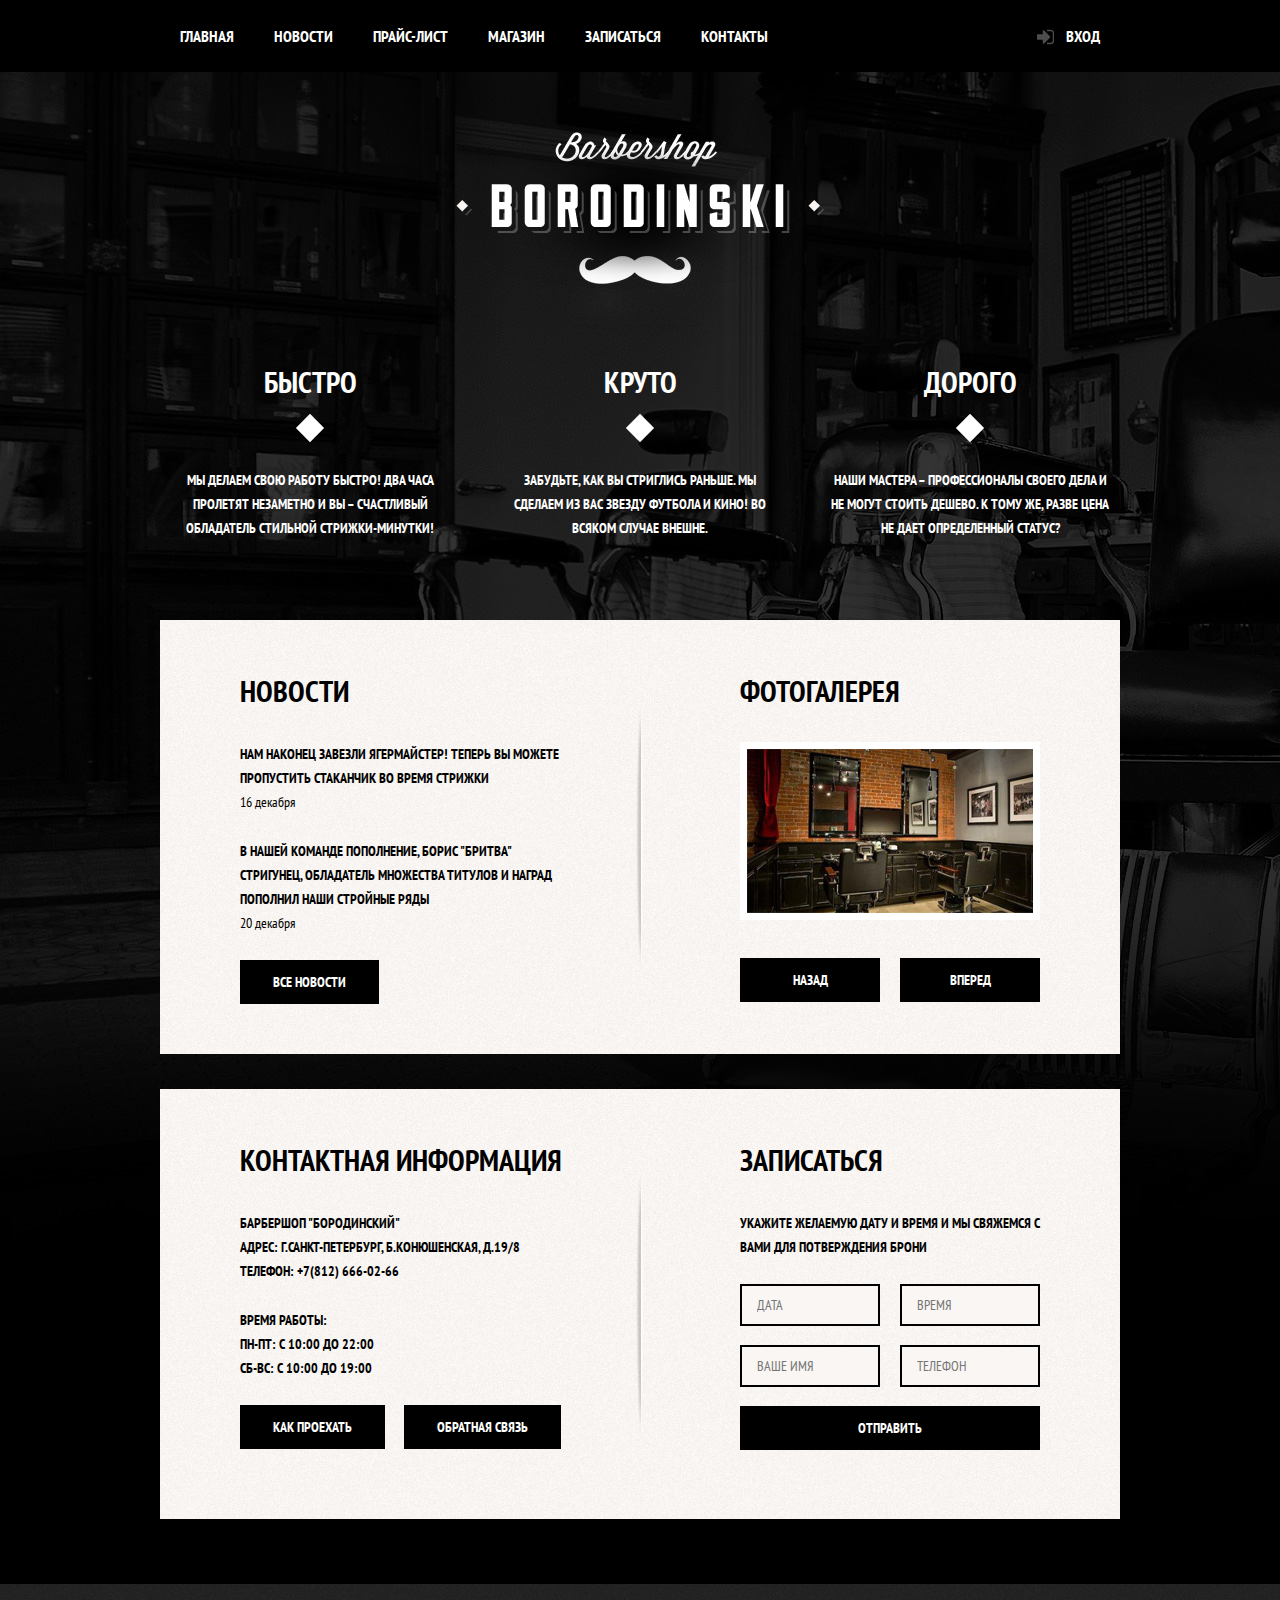
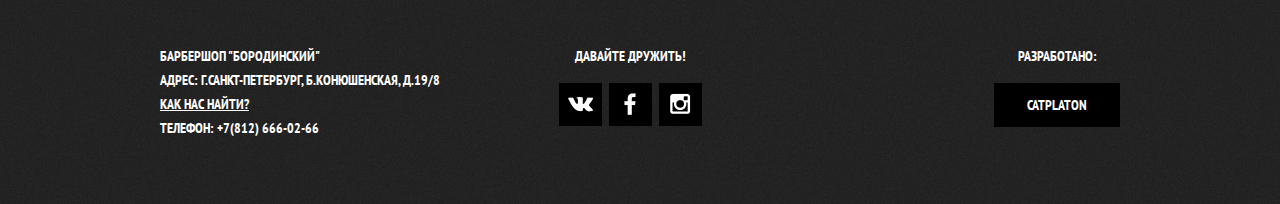
==== index.html @ 95bd35a0 "barbershop" ====
<!DOCTYPE html>
<html>
<head>
	<meta charset="utf-8">
	<title><Барбершоп "Бородинский"</title>
	<link rel="stylesheet" type="text/css" href="normalize.css">
	<link rel="stylesheet" type="text/css" href="style.css">
</head>
<body>
	<header class="main-header">
	<div class="container clearfix">
	<nav class="main-navigation">
		<ul>
			<li>
				<a href="index.html">Главная</a>
			</li>
			
			<li>
				<a href="#">Новости</a>
			</li>
			<li>
				<a href="#">Прайс-лист</a>
			</li>
			<li>
				<a href="#">Магазин</a>
			</li>
			<li>
				<a href="">Записаться</a>
			</li>
			<li>
				<a href="#">Контакты</a>
			</li>
		</ul>
	</nav>
	<div class="user-block">
		<a class="login" href="#">Вход</a>
	</div>
	</div>
	</header>
	<main class="container">
		<div class="index-logo">
		<img src="img/BORODINSKI Logo.png" width="368" height="204" alt="Барбершоп Бородинский">
		</div>
		<section class="features clearfix">
			<div class="features-item">
				<b class="features-name">Быстро</b>
				<p>Мы делаем свою работу быстро! Два часа пролетят незаметно и вы – счастливый обладатель стильной стрижки-минутки!</p>
			</div>
			<div class="features-item">
				<b class="features-name">Круто</b>
				<p>Забудьте, как вы стриглись раньше. Мы сделаем из вас звезду футбола и кино! Во всяком случае внешне.</p>
			</div>
			<div class="features-item">
				<b class="features-name">Дорого</b>
				<p>Наши мастера – профессионалы своего дела и не могут стоить дешево. К тому же, разве цена не дает определенный статус?</p>
			</div>
			</section>
			<div class="index-content clearfix">
			<div class="index-content-left">
			<h2 class="index-content-title">Новости</h2>
			<ul class="new-preview">
				<li>
					<p>Нам наконец завезли Ягермайстер! Теперь вы можете пропустить стаканчик во время стрижки</p>
					<time datetime="16-12-2016">16 декабря</time>
				</li>
					<li>
					<p>В нашей команде пополнение, Борис "Бритва" Стригунец, Обладатель множества титулов и наград пополнил наши стройные ряды</p>
					<time datetime="20-12-2016">20 декабря</time>
				</li>
			</ul>
			<a class="bth" href="#">Все новости</a>
			</div>
			<div class="index-content-right">
			<h2 class="index-content-title">Фотогалерея</h2>
			<div class="gallery">
			<figure class="gallery-content">
			<img src="img/foto1.jpg" width="286" height="164" alt="Фотогалерея">
			</figure>
				<button class="bth gallery-prev">Назад</button>
				<button class="bth gallery-next">Вперед</button>
			</div>
			</div>
			</div>
			<div class="index-content clearfix">
			<div class="index-content-left">
			<h2 class="index-content-title">Контактная информация</h2>
			<p>Барбершоп "Бородинский"<br>
			   Адрес: г.Санкт-Петербург, Б.Конюшенская, д.19/8<br>
			   Телефон: +7(812) 666-02-66
			</p>
			<p>Время работы:<br>
			пн-пт: с 10:00 до 22:00<br>
			сб-вс: с 10:00 до 19:00
			</p>
			<a class="bth" href="#">Как проехать</a>
			<a class="bth" href="#">Обратная связь</a>
			</div>
			<div class="index-content-right">
			<h2 class="index-content-title">Записаться</h2>
			<p>Укажите желаемую дату и время и мы свяжемся с вами для потверждения брони</p>
			<FORM class="appointment-form" action="ttps://echo.htmlacalemy.ru" method="post" >
				<input type="text" name="data" value="" placeholder="Дата">
				<input type="text" name="time" value="" placeholder="Время">
				<input type="text" name="name" value="" placeholder="Ваше имя">
				<input type="text" name="phone" value="" placeholder="Телефон">
				<button class="bth" type="submit">Отправить</button>
			</FORM>
			</div>
			</div>
	</main>
	<footer class="main-footer">
	<div class="container">
	<section class="footer-contacts">
	Барбершоп "Бородинский"<br>
	Адрес: г.Санкт-Петербург, Б.Конюшенская, д.19/8<br>
	<a href="#">Как нас найти?</a><br>
	Телефон: +7(812) 666-02-66
	</section>
	<section class="footer-social">
	<p>Давайте дружить!</p>
	<a class="social-bth social-bth-vk" href="#">Вконтакте</a>
	<a class="social-bth social-bth-fb" href="#">Фейсбук</a>
	<a class="social-bth social-bth-inst" href="#">Инстаграм</a>
	</section>
	<section class="footer-copyright">
	<p>Разработано:</p>
	<a class="bth" href="https://stepan313.github.io/CatPlaton/">CatPlaton</a>
	</div>	
	</footer>
</body>
</html>
---- style.css ----
@import url('https://fonts.googleapis.com/css?family=PT+Sans+Narrow:400,700');
body{
background: black url(img/index-barbershop.jpg) no-repeat /*center top*/ ;
margin: 0;
padding: 0;
min-width: 960px;
font-weight: 700;
font-size: 14px;
line-height: 24px;
font-family: "PT Sans Narrow", "Arial", sans-serif;
text-transform: uppercase;
color: #ffffff;
}

.main-header{
	/*position: fixed;
	top: 0;
	left: 0;
	right: 0;*/
	min-height: 72px;
	background: #000000;
	color: #ffffff;
	margin-bottom: 60px; 
	

}
.container{
width: 960px;
padding: 0 10px;
margin: 0 auto;

background: #00000;

}
.main-navigation{
	float: left;
	width: 780px;
}
.main-navigation a{
	display: block;
	padding: 26px 20px;
	color: #ffffff;
	text-decoration: none;

}
.main-navigation a:hover{
	background:#242424;
}

.main-navigation ul{
	margin: 0;
	padding: 0;
	list-style: none;
	font-size: 0;
}
.main-navigation li{
	display: inline-block;
	vertical-align: top;
	font-size:16px;
	line-height: 20px;
}

.user-block{
	float: right;
	max-width: 140px;
}
.login{
	position:relative;
	display: inline-block;
	vertical-align: top;
	font-size:16px;
	line-height: 20px;
	color: #ffffff;
	text-decoration: none;
	padding: 26px 20px;
	padding-left: 50px;
}
.login:hover{
	background: #242424;

}
.login:before{
	content: "";
	position:absolute;
	top: 29px;
	left: 20px;
	width: 18px;
	height: 18px;
	background: transparent url("img/sprite.png") no-repeat;
	background-position: -32px 0px; 
	opacity: 0.3;
}
.login:hover::before{
	opacity: 1;
	
}
.clearfix::after {
	display: table;
	content: "";
	clear: both;
}
.index-logo{
	width: 368px;
	height: 204px;
	margin: 0 auto;
	margin-bottom: 25px;   
	
}
.index-logo img{
	width: 368px;
	height: 204px;
}
.features{
	margin-bottom: 80px;
	
}
.features-name{
	position: relative;
	display: block;
	font-size: 30px;
	line-height: 42px;
	margin-bottom: 30px;
	padding-bottom: 35px;
}
.features-name::after{
	content:"";
	position: absolute;
	left: 50%;
	bottom: 0;
	margin-left: -10px;
	display: block;
	width: 20px;
	height: 20px;
	background: #ffffff;
	transform: rotate(45deg);
}
.features-item{
	float: left;
	width: 300px;
	padding: 0;
	margin-right: 30px;
	min-height: 175px;
	text-align: center;
}
.features-item:last-child{
	margin-right: 0;
}
.features-item p{
	margin: 10px;
	margin-bottom: 0;
}
.index-content{
	padding: 50px 80px;
	margin-bottom: 35px; 
	background: url(img/whiteCenter.png) no-repeat center,
	 #f8f5f2 url(img/white.jpg) ;
	color: #000000;
}
.index-content-title{
	font-size: 30px;
	line-height: 42px;
	margin: 0;
	margin-bottom: 30px;
}
.index-content p{
	margin: 0;
	margin-bottom: 25px;
}
.new-preview{
	margin: 0;
	padding: 0;
	padding-right: 45px;
	list-style: none;
}
.new-preview li{
	margin-bottom: 25px;
}
.new-preview p{
	margin-bottom: 0;
}
.new-preview time{
	text-transform: none;
	font-weight: 400;
}
.bth{
	display: inline-block;
	margin-right: 16px;
	padding: 10px 33px;
	color: #ffffff;
	background: #000000;
	color: #ffffff;
	border: none;
	outline: none;
	cursor: pointer;
	font-weight: 700;
	font-size: 14px;
	line-height: 24px;
	font-family: "PT Sans Narrow", "Arial", sans-serif;
	text-transform: uppercase;
	text-decoration: none;
	vertical-align: top;
	text-align: center;	
}
.bth:hover,
.bth:active{
	background-color: #663d15;
}
.bth.disabled,
.bth.disabled{
	cursor: default;
	opacity: 0.5;
}
.bth.disabled:hover,
.bth:disabled:hover{
	background-color: #000000;
}
.gallery{
	position: relative;
	height: 260px;
}
.gallery-content{
	margin: 0;
	height: 164px;
	background-color: #cccccc;
	border: 7px solid #ffffff;
}
.gallery-content img{
	width: 286px;
	height: 164px;
}
.gallery .bth{
	position: absolute;
	bottom: 0;
	width: 140px;
	margin:0;
}
.gallery-prev{
	left: 0;
}
.gallery-next{
	right: 0;
}
.index-content-left{
	float: left;
	width: 380px;
	min-height: 330px;
}
.index-content-right{
	float: right;
	width: 300px;

	min-height: 330px;
}
.appointment-form input{
	float: left;
	width: 106px;
	margin-right: 20px;
	margin-bottom: 19px;
	padding: 7px 15px;
	background-color: #f9f6f3;
	border: 2px solid #000000;
	outline: none;
	font-size: 14px;
	line-height: 24px;
	font-family: "PT Sans Narrow", "Arial", sans-serif;
	text-transform: uppercase;
}
.appointment-form input:nth-child(2n){
	margin-right: 0;
}
.appointment-form .bth{
	clear: both;
	width: 100%;
}
.appointment-form input:focus{
	border: 2px solid #663d15;
}
.main-footer{
	margin-top: 65px;
	padding-top: 60px;
	padding-bottom: 40px;
	color: #ffffff;
	min-height: 120px;
	background: #252525 url(img/footer.jpg);
}

.footer-contacts{
	float: left;
	width: 320px;
	margin-right: 60px;
	min-height: 90px;
}
.footer-contacts a{
	color: #ffffff;
}
.footer-contacts a:hover{
	text-decoration: none;
}
.footer-social{
	float: left;
	width: 180px;
	text-align: center;
	min-height: 90px;
}
.footer-social p{
	margin: 0;
	margin-bottom: 15px;
}
.social-bth{
	display: inline-block;
	width: 43px;
	height: 43px;
	margin: 0 2px;
	font-size: 0;
	vertical-align: top;
	text-decoration: none;
	background: #000000 url("img/sprite.png") no-repeat;
	transition: 
	background-position 0.5s,
	background-color 0.5s;
}
.social-bth:hover{
	background-color: #ffffff;
}
.social-bth-vk{
	background-position: -99px 12px;
}
.social-bth-fb{
	background-position: -141px 8px;
}
.social-bth-inst{
	background-position: -178px 10px;
}
.social-bth-vk:hover{
	background-position: -102px -40px;
}
.social-bth-fb:hover{
	background-position: -140px -38px;
}
.social-bth-inst:hover{
	background-position: -178px -38px;
}
.footer-copyright{
	float: right;
	max-width: 180px;
    min-height: 90px;
}
.footer-copyright p{
	margin: 0;
	margin-bottom: 15px;
	text-align: center;
}
.footer-copyright .bth{
	margin-right: 0;
}
.footer-copyright .bth:hover{
	color: #000000;
	background: #ffffff;
}
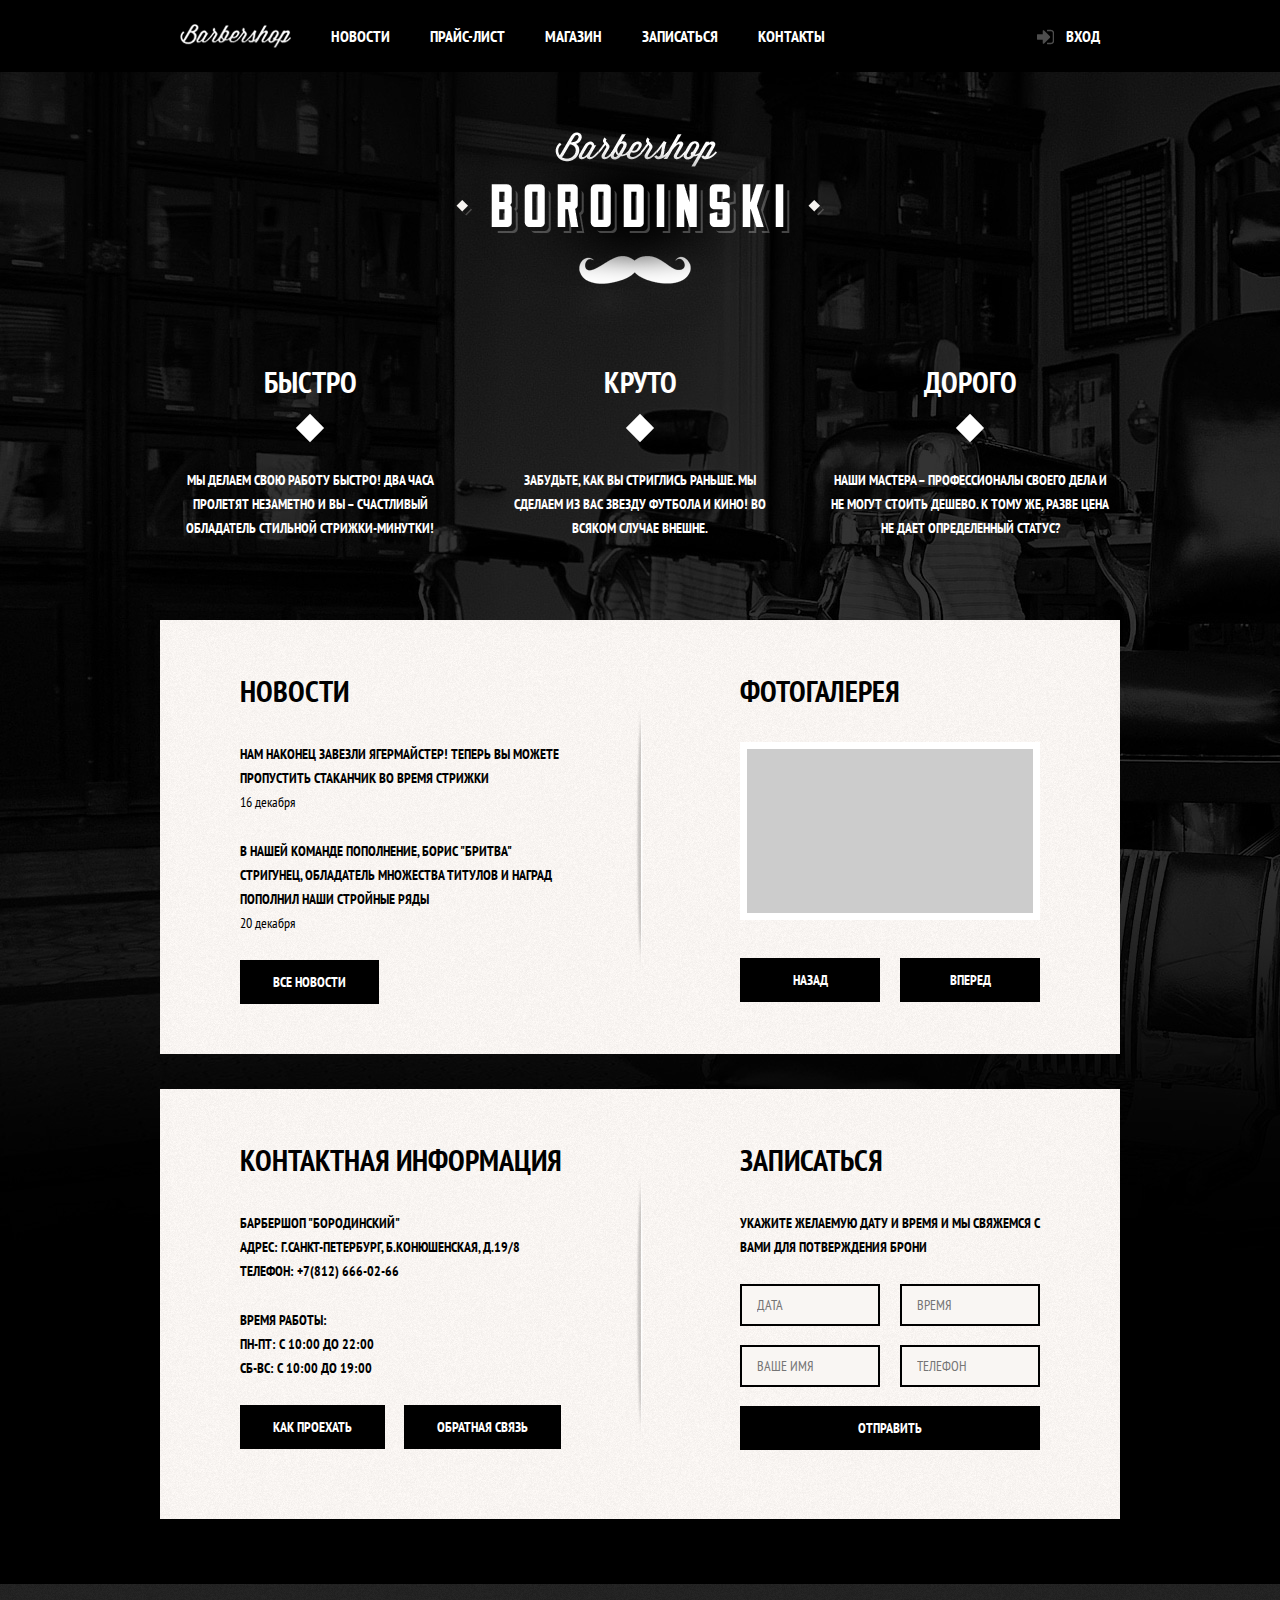
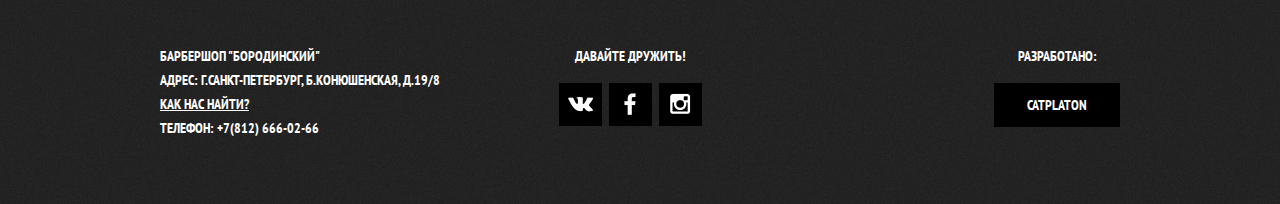
==== commit 853f87d6: "Add files via upload" ====
--- a/index.html
+++ b/index.html
@@ -1,131 +1,171 @@
-<!DOCTYPE html>
-<html>
-<head>
-	<meta charset="utf-8">
-	<title><Барбершоп "Бородинский"</title>
-	<link rel="stylesheet" type="text/css" href="normalize.css">
-	<link rel="stylesheet" type="text/css" href="style.css">
-</head>
-<body>
-	<header class="main-header">
-	<div class="container clearfix">
-	<nav class="main-navigation">
-		<ul>
-			<li>
-				<a href="index.html">Главная</a>
-			</li>
-			
-			<li>
-				<a href="#">Новости</a>
-			</li>
-			<li>
-				<a href="#">Прайс-лист</a>
-			</li>
-			<li>
-				<a href="#">Магазин</a>
-			</li>
-			<li>
-				<a href="">Записаться</a>
-			</li>
-			<li>
-				<a href="#">Контакты</a>
-			</li>
-		</ul>
-	</nav>
-	<div class="user-block">
-		<a class="login" href="#">Вход</a>
-	</div>
-	</div>
-	</header>
-	<main class="container">
-		<div class="index-logo">
-		<img src="img/BORODINSKI Logo.png" width="368" height="204" alt="Барбершоп Бородинский">
-		</div>
-		<section class="features clearfix">
-			<div class="features-item">
-				<b class="features-name">Быстро</b>
-				<p>Мы делаем свою работу быстро! Два часа пролетят незаметно и вы – счастливый обладатель стильной стрижки-минутки!</p>
-			</div>
-			<div class="features-item">
-				<b class="features-name">Круто</b>
-				<p>Забудьте, как вы стриглись раньше. Мы сделаем из вас звезду футбола и кино! Во всяком случае внешне.</p>
-			</div>
-			<div class="features-item">
-				<b class="features-name">Дорого</b>
-				<p>Наши мастера – профессионалы своего дела и не могут стоить дешево. К тому же, разве цена не дает определенный статус?</p>
-			</div>
-			</section>
-			<div class="index-content clearfix">
-			<div class="index-content-left">
-			<h2 class="index-content-title">Новости</h2>
-			<ul class="new-preview">
-				<li>
-					<p>Нам наконец завезли Ягермайстер! Теперь вы можете пропустить стаканчик во время стрижки</p>
-					<time datetime="16-12-2016">16 декабря</time>
-				</li>
-					<li>
-					<p>В нашей команде пополнение, Борис "Бритва" Стригунец, Обладатель множества титулов и наград пополнил наши стройные ряды</p>
-					<time datetime="20-12-2016">20 декабря</time>
-				</li>
-			</ul>
-			<a class="bth" href="#">Все новости</a>
-			</div>
-			<div class="index-content-right">
-			<h2 class="index-content-title">Фотогалерея</h2>
-			<div class="gallery">
-			<figure class="gallery-content">
-			<img src="img/foto1.jpg" width="286" height="164" alt="Фотогалерея">
-			</figure>
-				<button class="bth gallery-prev">Назад</button>
-				<button class="bth gallery-next">Вперед</button>
-			</div>
-			</div>
-			</div>
-			<div class="index-content clearfix">
-			<div class="index-content-left">
-			<h2 class="index-content-title">Контактная информация</h2>
-			<p>Барбершоп "Бородинский"<br>
-			   Адрес: г.Санкт-Петербург, Б.Конюшенская, д.19/8<br>
-			   Телефон: +7(812) 666-02-66
-			</p>
-			<p>Время работы:<br>
-			пн-пт: с 10:00 до 22:00<br>
-			сб-вс: с 10:00 до 19:00
-			</p>
-			<a class="bth" href="#">Как проехать</a>
-			<a class="bth" href="#">Обратная связь</a>
-			</div>
-			<div class="index-content-right">
-			<h2 class="index-content-title">Записаться</h2>
-			<p>Укажите желаемую дату и время и мы свяжемся с вами для потверждения брони</p>
-			<FORM class="appointment-form" action="ttps://echo.htmlacalemy.ru" method="post" >
-				<input type="text" name="data" value="" placeholder="Дата">
-				<input type="text" name="time" value="" placeholder="Время">
-				<input type="text" name="name" value="" placeholder="Ваше имя">
-				<input type="text" name="phone" value="" placeholder="Телефон">
-				<button class="bth" type="submit">Отправить</button>
-			</FORM>
-			</div>
-			</div>
-	</main>
-	<footer class="main-footer">
-	<div class="container">
-	<section class="footer-contacts">
-	Барбершоп "Бородинский"<br>
-	Адрес: г.Санкт-Петербург, Б.Конюшенская, д.19/8<br>
-	<a href="#">Как нас найти?</a><br>
-	Телефон: +7(812) 666-02-66
-	</section>
-	<section class="footer-social">
-	<p>Давайте дружить!</p>
-	<a class="social-bth social-bth-vk" href="#">Вконтакте</a>
-	<a class="social-bth social-bth-fb" href="#">Фейсбук</a>
-	<a class="social-bth social-bth-inst" href="#">Инстаграм</a>
-	</section>
-	<section class="footer-copyright">
-	<p>Разработано:</p>
-	<a class="bth" href="https://stepan313.github.io/CatPlaton/">CatPlaton</a>
-	</div>	
-	</footer>
-</body>
+<!DOCTYPE html>
+<html>
+<head>
+	<meta charset="utf-8">
+	<title>Барбершоп "Бородинский"</title>
+	<link rel="icon" href="favicon.ico" type="x-icon">
+	<link rel="stylesheet" type="text/css" href="normalize.css">
+	<link rel="stylesheet" type="text/css" href="style.css">
+</head>
+<body>
+	<header class="main-header">
+	<div class="container clearfix">
+	<nav class="main-navigation">
+		<ul>
+			<li>
+				<a class="Logo-header" href="index.html"><img src="img/Logo-header.png" width="111" height="24" alt="Барбершоп Бородинский"></a>
+			</li>
+			
+			<li>
+				<a href="#">Новости</a>
+			</li>
+			<li>
+				<a href="price.html">Прайс-лист</a>
+			</li>
+			<li>
+				<a href="shop.html">Магазин</a>
+			</li>
+			<li>
+				<a class="linkEnroll" href="#">Записаться</a>
+			</li>
+			<li>
+				<a href="#contacts">Контакты</a>
+			</li>
+		</ul>
+	</nav>
+	<div class="user-block">
+		<a class="login" href="#">Вход</a>
+	</div>
+	</div>
+	</header>
+	<main class="container">
+		<div class="index-logo">
+		<img src="img/BORODINSKI Logo.png" width="368" height="204" alt="Барбершоп Бородинский">
+		</div>
+		<section class="features clearfix">
+			<div class="features-item">
+				<b class="features-name">Быстро</b>
+				<p>Мы делаем свою работу быстро! Два часа пролетят незаметно и вы – счастливый обладатель стильной стрижки-минутки!</p>
+			</div>
+			<div class="features-item">
+				<b class="features-name">Круто</b>
+				<p>Забудьте, как вы стриглись раньше. Мы сделаем из вас звезду футбола и кино! Во всяком случае внешне.</p>
+			</div>
+			<div class="features-item">
+				<b class="features-name">Дорого</b>
+				<p>Наши мастера – профессионалы своего дела и не могут стоить дешево. К тому же, разве цена не дает определенный статус?</p>
+			</div>
+			</section>
+			<div class="index-content clearfix">
+			<div class="index-content-left">
+			<h2 class="index-content-title">Новости</h2>
+			<ul class="new-preview">
+				<li>
+					<p>Нам наконец завезли Ягермайстер! Теперь вы можете пропустить стаканчик во время стрижки</p>
+					<time datetime="16-12-2016">16 декабря</time>
+				</li>
+					<li>
+					<p>В нашей команде пополнение, Борис "Бритва" Стригунец, Обладатель множества титулов и наград пополнил наши стройные ряды</p>
+					<time datetime="20-12-2016">20 декабря</time>
+				</li>
+			</ul>
+			<a class="bth" href="#">Все новости</a>
+			</div>
+			<div class="index-content-right">
+			<h2 class="index-content-title">Фотогалерея</h2>
+			<div class="gallery">
+			<figure class="gallery-content">
+			<img id="image" src="img/foto1.jpg" width="286" height="164" alt="Фотогалерея">
+			<img src="img/foto2.jpg" width="286" height="164" alt="Фотогалерея">
+			<img src="img/foto3.jpg" width="286" height="164" alt="Фотогалерея">
+			</figure>
+				<button class="bth gallery-prev">Назад</button>
+				<button class="bth gallery-next">Вперед</button>
+			</div>
+			</div>
+			</div>
+			<div class="index-content clearfix">
+			<div class="index-content-left">
+			<h2 class="index-content-title">Контактная информация</h2>
+			<p>Барбершоп "Бородинский"<br>
+			   Адрес: г.Санкт-Петербург, Б.Конюшенская, д.19/8<br>
+			   Телефон: +7(812) 666-02-66
+			</p>
+			<p>Время работы:<br>
+			пн-пт: с 10:00 до 22:00<br>
+			сб-вс: с 10:00 до 19:00
+			</p>
+			<a class="bth js-map" href="#">Как проехать</a>
+			<a class="bth" href="#">Обратная связь</a>
+			</div>
+			<div class="index-content-right">
+			<h2 class="index-content-title">Записаться</h2>
+			<p>Укажите желаемую дату и время и мы свяжемся с вами для потверждения брони</p>
+			<FORM class="appointment-form" action="ttps://echo.htmlacalemy.ru" method="post" >
+				<input type="text" name="data" value="" placeholder="Дата" required>
+				<input type="text" name="time" value="" placeholder="Время" required>
+				<input type="text" name="name" value="" placeholder="Ваше имя" required>
+				<input type="text" name="phone" value="" placeholder="Телефон" required>
+				<button class="bth" type="submit">Отправить</button>
+			</FORM>
+			</div>
+			</div>
+	</main>
+	<footer class="main-footer">
+	<div class="container">
+	<section class="footer-contacts" id="contacts">
+	Барбершоп "Бородинский"<br>
+	Адрес: г.Санкт-Петербург, Б.Конюшенская, д.19/8<br>
+	<a class="js-map1" href="#">Как нас найти?</a><br>
+	Телефон: +7(812) 666-02-66
+	</section>
+	<section class="footer-social">
+	<p>Давайте дружить!</p>
+	<a class="social-bth social-bth-vk" href="#">Вконтакте</a>
+	<a class="social-bth social-bth-fb" href="#">Фейсбук</a>
+	<a class="social-bth social-bth-inst" href="#">Инстаграм</a>
+	</section>
+	<section class="footer-copyright">
+	<p>Разработано:</p>
+	<a class="bth" href="https://stepan313.github.io/CatPlaton/">CatPlaton</a>
+	</div>	
+	</footer>
+	<div class="enter-login">
+		<button class="close" type="button" title="Закрыть">Закрыть</button>
+		<h2 class="enter-login-title">Личный кабинет</h2>
+		<p>Ведите свой логин и пароль.</p>
+		<form class="login-form" action="ttps://echo.htmlacalemy.ru" method="post">
+			<input class="user" type="text" name="login"  placeholder="Логин">
+			<input class="password" type="password" name="password" placeholder="Пароль">
+			<label class="login-checkbox" >
+				<input type="checkbox" name="remember">
+				<span class="checkbox-indicator"></span>
+				Запомните меня
+			</label>
+			<a class="restore" href="">Я забыл пароль!</a>
+			<button class="bth" type="submit">Войти</button>
+		</form>
+	</div>
+	<div class="map">
+		<button class="close" type="button" title="Закрыть">Закрыть</button>
+
+		<div id="yandex-map"></div>
+	</div>
+	<div class="overlay"></div>
+	<div class="Enroll">
+		<button class="close" type="button" title="Закрыть">Закрыть</button>
+			<h2 class="index-content-title">Записаться</h2>
+			<p>Укажите желаемую дату и время и мы свяжемся с вами для потверждения брони</p>
+			<FORM class="appointment-form" action="ttps://echo.htmlacalemy.ru" method="post" >
+				<input type="text" name="data" value="" placeholder="Дата" required>
+				<input type="text" name="time" value="" placeholder="Время" required>
+				<input type="text" name="name" value="" placeholder="Ваше имя" required>
+				<input type="text" name="phone" value="" placeholder="Телефон" required>
+				<button class="bth" type="submit">Отправить</button>
+			</FORM>	
+	</div>
+<script src="script.js"></script>
+<script type="text/javascript" charset="utf-8" async src="https://api-maps.yandex.ru/services/constructor/1.0/js/?um=constructor%3A0c1b7a7aff4749ae97a6a5a9f359848478dcef40e508ab946e443aec626d3d8d&amp;width=766&amp;height=560&amp;id=yandex-map&amp;lang=ru_RU&amp;scroll=true"></script>
+
+</body>
 </html>--- a/style.css
+++ b/style.css
@@ -1,359 +1,921 @@
-@import url('https://fonts.googleapis.com/css?family=PT+Sans+Narrow:400,700');
-body{
-background: black url(img/index-barbershop.jpg) no-repeat /*center top*/ ;
-margin: 0;
-padding: 0;
-min-width: 960px;
-font-weight: 700;
-font-size: 14px;
-line-height: 24px;
-font-family: "PT Sans Narrow", "Arial", sans-serif;
-text-transform: uppercase;
-color: #ffffff;
-}
-
-.main-header{
-	/*position: fixed;
-	top: 0;
-	left: 0;
-	right: 0;*/
-	min-height: 72px;
-	background: #000000;
-	color: #ffffff;
-	margin-bottom: 60px; 
-	
-
-}
-.container{
-width: 960px;
-padding: 0 10px;
-margin: 0 auto;
-
-background: #00000;
-
-}
-.main-navigation{
-	float: left;
-	width: 780px;
-}
-.main-navigation a{
-	display: block;
-	padding: 26px 20px;
-	color: #ffffff;
-	text-decoration: none;
-
-}
-.main-navigation a:hover{
-	background:#242424;
-}
-
-.main-navigation ul{
-	margin: 0;
-	padding: 0;
-	list-style: none;
-	font-size: 0;
-}
-.main-navigation li{
-	display: inline-block;
-	vertical-align: top;
-	font-size:16px;
-	line-height: 20px;
-}
-
-.user-block{
-	float: right;
-	max-width: 140px;
-}
-.login{
-	position:relative;
-	display: inline-block;
-	vertical-align: top;
-	font-size:16px;
-	line-height: 20px;
-	color: #ffffff;
-	text-decoration: none;
-	padding: 26px 20px;
-	padding-left: 50px;
-}
-.login:hover{
-	background: #242424;
-
-}
-.login:before{
-	content: "";
-	position:absolute;
-	top: 29px;
-	left: 20px;
-	width: 18px;
-	height: 18px;
-	background: transparent url("img/sprite.png") no-repeat;
-	background-position: -32px 0px; 
-	opacity: 0.3;
-}
-.login:hover::before{
-	opacity: 1;
-	
-}
-.clearfix::after {
-	display: table;
-	content: "";
-	clear: both;
-}
-.index-logo{
-	width: 368px;
-	height: 204px;
-	margin: 0 auto;
-	margin-bottom: 25px;   
-	
-}
-.index-logo img{
-	width: 368px;
-	height: 204px;
-}
-.features{
-	margin-bottom: 80px;
-	
-}
-.features-name{
-	position: relative;
-	display: block;
-	font-size: 30px;
-	line-height: 42px;
-	margin-bottom: 30px;
-	padding-bottom: 35px;
-}
-.features-name::after{
-	content:"";
-	position: absolute;
-	left: 50%;
-	bottom: 0;
-	margin-left: -10px;
-	display: block;
-	width: 20px;
-	height: 20px;
-	background: #ffffff;
-	transform: rotate(45deg);
-}
-.features-item{
-	float: left;
-	width: 300px;
-	padding: 0;
-	margin-right: 30px;
-	min-height: 175px;
-	text-align: center;
-}
-.features-item:last-child{
-	margin-right: 0;
-}
-.features-item p{
-	margin: 10px;
-	margin-bottom: 0;
-}
-.index-content{
-	padding: 50px 80px;
-	margin-bottom: 35px; 
-	background: url(img/whiteCenter.png) no-repeat center,
-	 #f8f5f2 url(img/white.jpg) ;
-	color: #000000;
-}
-.index-content-title{
-	font-size: 30px;
-	line-height: 42px;
-	margin: 0;
-	margin-bottom: 30px;
-}
-.index-content p{
-	margin: 0;
-	margin-bottom: 25px;
-}
-.new-preview{
-	margin: 0;
-	padding: 0;
-	padding-right: 45px;
-	list-style: none;
-}
-.new-preview li{
-	margin-bottom: 25px;
-}
-.new-preview p{
-	margin-bottom: 0;
-}
-.new-preview time{
-	text-transform: none;
-	font-weight: 400;
-}
-.bth{
-	display: inline-block;
-	margin-right: 16px;
-	padding: 10px 33px;
-	color: #ffffff;
-	background: #000000;
-	color: #ffffff;
-	border: none;
-	outline: none;
-	cursor: pointer;
-	font-weight: 700;
-	font-size: 14px;
-	line-height: 24px;
-	font-family: "PT Sans Narrow", "Arial", sans-serif;
-	text-transform: uppercase;
-	text-decoration: none;
-	vertical-align: top;
-	text-align: center;	
-}
-.bth:hover,
-.bth:active{
-	background-color: #663d15;
-}
-.bth.disabled,
-.bth.disabled{
-	cursor: default;
-	opacity: 0.5;
-}
-.bth.disabled:hover,
-.bth:disabled:hover{
-	background-color: #000000;
-}
-.gallery{
-	position: relative;
-	height: 260px;
-}
-.gallery-content{
-	margin: 0;
-	height: 164px;
-	background-color: #cccccc;
-	border: 7px solid #ffffff;
-}
-.gallery-content img{
-	width: 286px;
-	height: 164px;
-}
-.gallery .bth{
-	position: absolute;
-	bottom: 0;
-	width: 140px;
-	margin:0;
-}
-.gallery-prev{
-	left: 0;
-}
-.gallery-next{
-	right: 0;
-}
-.index-content-left{
-	float: left;
-	width: 380px;
-	min-height: 330px;
-}
-.index-content-right{
-	float: right;
-	width: 300px;
-
-	min-height: 330px;
-}
-.appointment-form input{
-	float: left;
-	width: 106px;
-	margin-right: 20px;
-	margin-bottom: 19px;
-	padding: 7px 15px;
-	background-color: #f9f6f3;
-	border: 2px solid #000000;
-	outline: none;
-	font-size: 14px;
-	line-height: 24px;
-	font-family: "PT Sans Narrow", "Arial", sans-serif;
-	text-transform: uppercase;
-}
-.appointment-form input:nth-child(2n){
-	margin-right: 0;
-}
-.appointment-form .bth{
-	clear: both;
-	width: 100%;
-}
-.appointment-form input:focus{
-	border: 2px solid #663d15;
-}
-.main-footer{
-	margin-top: 65px;
-	padding-top: 60px;
-	padding-bottom: 40px;
-	color: #ffffff;
-	min-height: 120px;
-	background: #252525 url(img/footer.jpg);
-}
-
-.footer-contacts{
-	float: left;
-	width: 320px;
-	margin-right: 60px;
-	min-height: 90px;
-}
-.footer-contacts a{
-	color: #ffffff;
-}
-.footer-contacts a:hover{
-	text-decoration: none;
-}
-.footer-social{
-	float: left;
-	width: 180px;
-	text-align: center;
-	min-height: 90px;
-}
-.footer-social p{
-	margin: 0;
-	margin-bottom: 15px;
-}
-.social-bth{
-	display: inline-block;
-	width: 43px;
-	height: 43px;
-	margin: 0 2px;
-	font-size: 0;
-	vertical-align: top;
-	text-decoration: none;
-	background: #000000 url("img/sprite.png") no-repeat;
-	transition: 
-	background-position 0.5s,
-	background-color 0.5s;
-}
-.social-bth:hover{
-	background-color: #ffffff;
-}
-.social-bth-vk{
-	background-position: -99px 12px;
-}
-.social-bth-fb{
-	background-position: -141px 8px;
-}
-.social-bth-inst{
-	background-position: -178px 10px;
-}
-.social-bth-vk:hover{
-	background-position: -102px -40px;
-}
-.social-bth-fb:hover{
-	background-position: -140px -38px;
-}
-.social-bth-inst:hover{
-	background-position: -178px -38px;
-}
-.footer-copyright{
-	float: right;
-	max-width: 180px;
-    min-height: 90px;
-}
-.footer-copyright p{
-	margin: 0;
-	margin-bottom: 15px;
-	text-align: center;
-}
-.footer-copyright .bth{
-	margin-right: 0;
-}
-.footer-copyright .bth:hover{
-	color: #000000;
-	background: #ffffff;
-}
+@import url('https://fonts.googleapis.com/css?family=PT+Sans+Narrow:400,700');
+body{
+background: black url(img/index-barbershop.jpg) no-repeat /*center top*/ ;
+margin: 0;
+padding: 0;
+min-width: 960px;
+font-weight: 700;
+font-size: 14px;
+line-height: 24px;
+font-family: "PT Sans Narrow", "Arial", sans-serif;
+text-transform: uppercase;
+color: #ffffff;
+}
+
+.main-header{
+	/*position: fixed;
+	top: 0;
+	left: 0;
+	right: 0;*/
+	min-height: 72px;
+	background: #000000;
+	color: #ffffff;
+	margin-bottom: 60px; 
+	
+
+}
+.container{
+width: 960px;
+padding: 0 10px;
+margin: 0 auto;
+
+background: #00000;
+
+}
+.main-navigation{
+	float: left;
+	width: 780px;
+}
+.main-navigation .Logo-header{
+	float: left;
+	width: 111px;
+	height: 22px;
+	padding-top: 24px; 
+}
+.main-navigation .Logo-header img{
+	width: 111px;
+	height: 24px;
+}
+.main-navigation a{
+	display: block;
+	padding: 26px 20px;
+	color: #ffffff;
+	text-decoration: none;
+
+}
+.main-navigation a:hover{
+	background:#242424;
+}
+/*.main-navigation .Logo-header:hover{
+	background: none;
+}*/
+
+.main-navigation ul{
+	margin: 0;
+	padding: 0;
+	list-style: none;
+	font-size: 0;
+}
+.main-navigation li{
+	display: inline-block;
+	vertical-align: top;
+	font-size:16px;
+	line-height: 20px;
+}
+.main-navigation .active{
+	position: relative;
+	background-color: none;
+}
+.main-navigation .active::after{
+	content: "";
+	position: absolute;
+	background-color: #ffffff;
+	height: 5px;
+	bottom: 0;
+	right: 20px;
+	left: 20px;
+}
+
+.user-block{
+	float: right;
+	max-width: 140px;
+}
+.login{
+	position:relative;
+	display: inline-block;
+	vertical-align: top;
+	font-size:16px;
+	line-height: 20px;
+	color: #ffffff;
+	text-decoration: none;
+	padding: 26px 20px;
+	padding-left: 50px;
+}
+.login:hover{
+	background: #242424;
+
+}
+.login:before{
+	content: "";
+	position:absolute;
+	top: 29px;
+	left: 20px;
+	width: 18px;
+	height: 18px;
+	background: transparent url("img/sprite.png") no-repeat;
+	background-position: -32px 0px; 
+	opacity: 0.3;
+}
+.login:hover::before{
+	opacity: 1;
+	
+}
+.clearfix::after {
+	display: table;
+	content: "";
+	clear: both;
+}
+.index-logo{
+	width: 368px;
+	height: 204px;
+	margin: 0 auto;
+	margin-bottom: 25px;   
+	
+}
+.index-logo img{
+	width: 368px;
+	height: 204px;
+}
+.features{
+	margin-bottom: 80px;
+	
+}
+.features-name{
+	position: relative;
+	display: block;
+	font-size: 30px;
+	line-height: 42px;
+	margin-bottom: 30px;
+	padding-bottom: 35px;
+}
+.features-name::after{
+	content:"";
+	position: absolute;
+	left: 50%;
+	bottom: 0;
+	margin-left: -10px;
+	display: block;
+	width: 20px;
+	height: 20px;
+	background: #ffffff;
+	transform: rotate(45deg);
+}
+.features-item{
+	float: left;
+	width: 300px;
+	padding: 0;
+	margin-right: 30px;
+	min-height: 175px;
+	text-align: center;
+}
+.features-item:last-child{
+	margin-right: 0;
+}
+.features-item p{
+	margin: 10px;
+	margin-bottom: 0;
+}
+.index-content{
+	padding: 50px 80px;
+	margin-bottom: 35px; 
+	background: url(img/whiteCenter.png) no-repeat center,
+	 #f8f5f2 url(img/white.jpg) ;
+	color: #000000;
+}
+.index-content-title{
+	font-size: 30px;
+	line-height: 42px;
+	margin: 0;
+	margin-bottom: 30px;
+}
+.index-content p{
+	margin: 0;
+	margin-bottom: 25px;
+}
+.new-preview{
+	margin: 0;
+	padding: 0;
+	padding-right: 45px;
+	list-style: none;
+}
+.new-preview li{
+	margin-bottom: 25px;
+}
+.new-preview p{
+	margin-bottom: 0;
+}
+.new-preview time{
+	text-transform: none;
+	font-weight: 400;
+}
+.bth{
+	display: inline-block;
+	margin-right: 16px;
+	padding: 10px 33px;
+	color: #ffffff;
+	background: #000000;
+	color: #ffffff;
+	border: none;
+	outline: none;
+	cursor: pointer;
+	font-weight: 700;
+	font-size: 14px;
+	line-height: 24px;
+	font-family: "PT Sans Narrow", "Arial", sans-serif;
+	text-transform: uppercase;
+	text-decoration: none;
+	vertical-align: top;
+	text-align: center;	
+}
+.bth:hover,
+.bth:active{
+	background-color: #663d15;
+}
+.bth.disabled,
+.bth.disabled{
+	cursor: default;
+	opacity: 0.5;
+}
+.bth.disabled:hover,
+.bth:disabled:hover{
+	background-color: #000000;
+}
+.gallery{
+	position: relative;
+	height: 260px;
+}
+.gallery-content{
+	margin: 0;
+	height: 164px;
+	background-color: #cccccc;
+	border: 7px solid #ffffff;
+}
+.gallery-content img{
+	width: 286px;
+	height: 164px;
+}
+.gallery .bth{
+	position: absolute;
+	bottom: 0;
+	width: 140px;
+	margin:0;
+}
+.gallery-prev{
+	left: 0;
+}
+.gallery-next{
+	right: 0;
+}
+.index-content-left{
+	float: left;
+	width: 380px;
+	min-height: 330px;
+}
+.index-content-right{
+	float: right;
+	width: 300px;
+
+	min-height: 330px;
+}
+.appointment-form input{
+	float: left;
+	width: 106px;
+	margin-right: 20px;
+	margin-bottom: 19px;
+	padding: 7px 15px;
+	background-color: #f9f6f3;
+	border: 2px solid #000000;
+	outline: none;
+	font-size: 14px;
+	line-height: 24px;
+	font-family: "PT Sans Narrow", "Arial", sans-serif;
+	text-transform: uppercase;
+}
+.appointment-form input:nth-child(2n){
+	margin-right: 0;
+}
+.appointment-form .bth{
+	clear: both;
+	width: 100%;
+}
+.appointment-form input:focus{
+	border: 2px solid #663d15;
+}
+.main-footer{
+	margin-top: 65px;
+	padding-top: 60px;
+	padding-bottom: 40px;
+	color: #ffffff;
+	min-height: 120px;
+	background: #252525 url(img/footer.jpg);
+}
+
+.footer-contacts{
+	float: left;
+	width: 320px;
+	margin-right: 60px;
+	min-height: 90px;
+}
+.footer-contacts a{
+	color: #ffffff;
+}
+.footer-contacts a:hover{
+	text-decoration: none;
+}
+.footer-social{
+	float: left;
+	width: 180px;
+	text-align: center;
+	min-height: 90px;
+}
+.footer-social p{
+	margin: 0;
+	margin-bottom: 15px;
+}
+.social-bth{
+	display: inline-block;
+	width: 43px;
+	height: 43px;
+	margin: 0 2px;
+	font-size: 0;
+	vertical-align: top;
+	text-decoration: none;
+	background: #000000 url("img/sprite.png") no-repeat;
+	transition: 
+	background-position 0.5s,
+	background-color 0.5s;
+}
+.social-bth:hover{
+	background-color: #ffffff;
+}
+.social-bth-vk{
+	background-position: -99px 12px;
+}
+.social-bth-fb{
+	background-position: -141px 8px;
+}
+.social-bth-inst{
+	background-position: -178px 10px;
+}
+.social-bth-vk:hover{
+	background-position: -100px -38px;
+}
+.social-bth-fb:hover{
+	background-position: -140px -38px;
+}
+.social-bth-inst:hover{
+	background-position: -178px -38px;
+}
+.footer-copyright{
+	float: right;
+	max-width: 180px;
+    min-height: 90px;
+}
+.footer-copyright p{
+	margin: 0;
+	margin-bottom: 15px;
+	text-align: center;
+}
+.footer-copyright .bth{
+	margin-right: 0;
+}
+.footer-copyright .bth:hover{
+	color: #000000;
+	background: #ffffff;
+}
+.enter-login{
+	position: absolute;
+	top: 120px;
+	left: 50%;
+	z-index: 30;
+	display: none;
+	width: 300px;
+	margin-left: -230px;
+	padding: 50px 80px;
+	color: #000000;
+	background: #f8f3f0 url(img/white.jpg) no-repeat;
+	box-shadow: 0 30px 50px rgba(0,0,0,0.7);
+}
+
+.close{
+	position: absolute;
+	top: 0;
+	right: -34px;
+	width: 22px;
+	height: 22px;
+	font-size: 0;
+	border: 0;
+	outline: 0;
+	cursor: pointer;
+	background-color: transparent;
+}
+.close::before,
+.close::after{
+	content: "";
+	position: absolute;
+	top: 10px;
+	left: 2px;
+	width: 19px;
+	height: 3px;
+	background-color: #d0d0d0;
+	border-radius: 1px;
+}
+.close::before{
+	transform: rotate(45deg);
+}
+.close::after{
+	transform: rotate(-45deg);
+}
+.enter-login h2{
+	margin: 0;
+	margin-bottom: 20px;
+	font-size: 30px;
+	line-height: 42px;
+}
+.enter-login p{
+	margin: 0;
+	margin-bottom: 14px;
+}
+.login-form{
+	
+	margin-bottom: 10px;
+}
+.login-form input[type="text"],
+.login-form input[type="password"]{
+	width: 236px;
+	margin: 0;
+	margin-bottom: 10px;
+	padding: 10px 20px;
+	padding-right: 40px;
+	font-size: 14px;
+	line-height: 24px;
+	font-family: "PT Sans Narrow", "Arial", sans-serif;
+	text-transform: uppercase;
+	color: #000000;
+	background-color: #f9f6f3;
+	border: 2px solid #000000;
+	outline: none;
+}
+.login-form input:focus{
+	border-color: #663d15;
+}
+.login-form input.user{
+	background: url("img/sprite.png") no-repeat;
+	background-position: 310% 15px;
+}
+.login-form input.password{
+	background: url("img/sprite.png") no-repeat;
+	background-position: 310% -40px;
+}
+.restore{
+	float: right;
+	color: #000000;
+}
+.login-form .bth{
+	width: 100%;
+	margin-top: 15px;
+}
+.login-checkbox{
+	position: relative;
+	padding-left: 30px;
+	cursor: pointer;
+}
+.login-checkbox:hover{
+	color: #663d15;
+}
+.login-checkbox input[type="checkbox"]{
+	display: none;
+}
+.login-checkbox input[type="checkbox"] + .checkbox-indicator{
+	position: absolute;
+	top: -2px;
+	left: 0;
+	width: 17px;
+	height: 17px;
+	border: 2px solid #000000;
+}
+.login-checkbox input[type="checkbox"]:checked + .checkbox-indicator::before,
+.login-checkbox input[type="checkbox"]:checked + .checkbox-indicator::after{
+	content: "";
+	position: absolute;
+	top: 8px;
+	left: 1px;
+	width: 15px;
+	height: 2px;
+	background: #000000;
+}
+.login-checkbox input[type="checkbox"]:checked + .checkbox-indicator::before{
+	transform: rotate(45deg);
+}
+.login-checkbox input[type="checkbox"]:checked + .checkbox-indicator::after{
+	transform: rotate(-45deg);
+}
+.Enroll{
+	position: absolute;
+	top: 120px;
+	left: 50%;
+	z-index: 30;
+	display: none;
+	width: 300px;
+	margin-left: -230px;
+	padding: 50px 80px;
+	color: #000000;
+	background: #f8f3f0 url(img/white.jpg) no-repeat;
+	box-shadow: 0 30px 50px rgba(0,0,0,0.7);
+}
+.Enroll h2{
+	text-align: center;
+	margin-bottom: 10px;
+}
+.Enroll p{
+	padding: 1px;
+	text-align: center;
+}
+
+
+.map{
+	position: fixed;
+	top: 50%;
+	left: 50%;
+	z-index: 20;
+	margin-top: -280px;
+	margin-left: -390px;
+	display: none;
+	width: 766px;
+	height: 560px;
+	background: #e9e5dc url("img/map.png");
+	border: 7px solid #ffffff;
+	box-shadow: 0 30px 50px rgba(0,0,0,0.7);
+}
+.overlay{
+	position: fixed;
+	top: 0;
+	left: 0;
+	z-index: 10;
+	display: none;
+	width: 100%;
+	height: 100%;
+	background: rgba(0,0,0,0.5);
+}
+@keyframes bounce{
+	0% {transform: translateY(-2000px);}
+	70% {transform: translateY(30px);}
+	90% {transform: translateY(-10px);}
+	100% {transform: translateY(0);}
+}
+@keyframes shake{
+	0%, 100% {transform: translateX(0);}
+	10%, 30%, 50%, 70%, 90% {transform: translateX(-10px);}
+	20%, 40%, 60%, 80% {transform: translateX(10px);}
+}
+.show{
+	display: block;
+	animation: bounce 0.6s;
+}
+.error{
+	animation: shake 0.6s;
+}
+@keyframes fade {
+ 0% { opacity: 0; }
+ 11.11% { opacity: 1; }
+ 33.33% { opacity: 1; }
+ 44.44% { opacity: 0; }
+ 100% { opacity: 0; }
+}
+ 
+.gallery-content { position:relative; height:164px; width:286px; }
+.gallery-content img { position:absolute; left:0; right:0; opacity:0; animation-name: fade; animation-duration: 9s; animation-iteration-count: infinite; }
+.gallery-content img:nth-child(1) { animation-delay: 0s; }
+.gallery-content img:nth-child(2) { animation-delay: 3s; }
+.gallery-content img:nth-child(3) { animation-delay: 6s; }
+/*прайс-лист*/
+.inner-page{
+	background: #f8f3f0 url(img/fon.jpg) no-repeat;
+	color: #000000;
+}
+.inner-page .main-header{
+	margin-bottom: 55px;
+}
+
+}
+.title-page h1{
+	margin: 0;
+	padding: 0;
+	margin-bottom: 20px;
+	font-size: 30px;
+	line-height: 42px;	
+}
+.title-page ul{
+	margin: 0;
+	padding: 0;
+	list-style: none;
+}
+.title-page li{
+	display:inline;
+	position: relative;
+	margin-right: -3px;
+	padding-right: 40px;	
+}
+.title-page .romb::after{
+	content: "";
+	position: absolute;
+	top: 4px;
+	right: 18px;
+	width: 8px;
+	height: 8px;
+	background: #000000;
+	transform: rotate(45deg);
+
+}
+.title-page a{
+	color: #000000;
+	text-decoration: none;
+}
+.title-page a:hover{
+	text-decoration: underline;
+}
+.title-page .current{
+	color: #aba9a7;
+}
+.content-page{
+	margin-bottom: 75px;
+	
+}
+.content-page h2{
+	margin-top: 60px;
+	margin-bottom: 30px;
+	font-size: 24px;
+	line-height: 30px;
+}
+.content-page p{
+	margin: 14px 0;
+}
+.content-page table{
+	border-collapse: collapse;
+}
+.content-page td{
+	padding: 10px 25px;
+	border: 2px solid #000000;
+}
+.big-title{
+	position: relative;
+	margin-top: 55px;
+	margin-bottom: 65px;
+	text-align: center;
+}
+.big-title h2{
+	position: relative;
+	z-index: 2;
+	display: inline;
+	margin: 0;
+	padding: 0 25px;
+	font-size: 48px;
+	line-height: 48px;
+	text-align: center;
+	background: #f8f3f0 url(img/fon.jpg) no-repeat;
+}
+.big-title::after{
+	content: "";
+	position: relative;
+	top: -25px;
+	z-index: 1;
+	display: block;
+	border-bottom: 2px solid #000000;
+}
+.list1{
+	margin: 14px 0;
+	padding: 0;
+	list-style: none;
+}
+.list1 li{
+	position: relative;
+	margin-bottom: 25px;
+	padding-left: 20px;
+}
+.list1 li::before{
+	content: "";
+	position: absolute;
+	top: 8px;
+	left: 0;
+	width: 8px;
+	height: 8px;
+	background: #000000;
+	transform: rotate(45deg);
+}
+.table-price{
+	width: 100%;
+}
+.table-price td{
+	width: 50%;
+}
+.table-price td:last-child{
+	text-align: center;
+}
+.price{
+	margin-bottom: 60px 0;
+ 
+}
+.price-left,
+.price-right{
+	width: 460px;
+}
+.price-left{
+	float: left;
+}
+.price-right{
+	float: right;
+}
+.price-left *:first-child,
+.price-right *:first-child{
+	margin-top: 0;
+}
+.price-left *:last-child,
+.price-right *:last-child{
+	margin-bottom: 0;
+}
+.text-price{
+	padding-right: 80px;
+}
+
+/*магазин*/
+
+.brand{
+	margin: 0;
+	padding: 0;
+	width: 220px;
+	float: left;
+
+}
+
+.brand label{
+	position: relative;
+	display: inline-block;
+	margin-bottom: 14px;
+	margin-left: 43px;
+	cursor: pointer;
+	vertical-align: top;
+	font-size: 14px;
+	line-height: 24px;
+	font-family: "PT Sans Narrow", "Arial", sans-serif;
+	text-transform: uppercase;
+	color: #000000;
+}
+
+.brand label::before{
+	content: "";
+    position: absolute;
+    top: 1px;
+    left: -43px;
+	width: 16px;
+    height: 16px;
+    margin-bottom: 14px;
+    border: 2px solid #000000;
+	
+	
+}
+#group-h2 {
+	margin-top: 30px;
+	
+}
+.brand input[type="checkbox"],
+.brand input[type="radio"] {
+	display: none;
+}
+.brand input[type="radio"] + label::before {border-radius: 50%;}
+
+.brand input[type="checkbox"]:checked + label::before {
+    background: url("img/sprite.png") no-repeat;
+    background-position: -71px -54px;
+}
+
+.brand input[type="radio"]:checked + label::before {
+    background: url("img/sprite.png") no-repeat;
+    background-position: -69px -1px;
+}
+.brand label:hover {
+    color: #663d15;
+}
+.brand .bth{
+	margin-top: 35px;
+}
+/*.brand input[type="checkbox"]:disabled + label,
+.brand input[type="radio"]:disabled + label,
+.brand input[type="checkbox"]:disabled + label::before,
+.brand input[type="radio"]:disabled + label::before {
+    opacity: 0.4;
+}*/
+
+.shop{
+	float: right;
+	width: 700px;
+	margin-top: 60px;
+
+}
+.item{
+	width: 220px;
+	float: left;
+	margin-right: 20px;
+	margin-bottom: 20px;
+	background: #ffffff;
+	box-shadow: 0px 0px 15px 0px rgba(0, 1, 1, 0.2);
+}
+
+.item:nth-child(3n){
+	float: right;
+	margin-right: 0;
+}
+.item:hover {
+    box-shadow: 3px 4px 25px 0px rgba(0, 1, 1, 0.3);
+}
+.item a{
+
+	text-decoration: none;
+
+
+}
+.item span{
+	margin-left: 16px;
+	font-size: 14px;
+	line-height: 18px;
+	font-family: "PT Sans Narrow", "Arial", sans-serif;
+	text-transform: uppercase;
+	color: #000000;
+	
+}
+.item .zagl{
+	text-transform: none;
+}
+.buy{
+	margin-top: 16px;
+	margin-bottom: 16px;
+}
+.buy span{
+	display: inline-block;
+	float: left;
+	width: 109px;
+	padding: 13px 0;
+	vertical-align: top;
+	text-align: center;
+	background: #e5e5e5;
+}
+.buy .bth{
+	display: inline-block;
+	vertical-align: top;
+	padding: 10px 18px;
+}
+.pagination{
+
+}
+.pagination .bth{
+	padding: 10px 18px;
+	margin-top: 25px;
+
+}
+.pagination .white{
+	color: #000000;
+	background: #ffffff;
+	box-shadow: 0px 0px 15px 0px rgba(0, 1, 1, 0.2);
+}
+/*товар*/
+.product-foto{
+	float: left;
+	margin-top: 60px; 
+	width: 460px;
+
+	
+}
+.big-foto{
+	margin-bottom: 20px;
+	box-shadow: 0px 0px 15px 0px rgba(0, 1, 1, 0.2);
+}
+.small-foto{
+	float: left;
+	margin-right: 20px;
+	box-shadow: 0px 0px 15px 0px rgba(0, 1, 1, 0.2);
+}
+.small-foto:nth-child(4n){
+	float: right;
+	margin-right: 0;
+}
+.about-product{
+	float: right;
+	margin-top: 60px;
+	padding: 25px 10px;
+	width: 380px;
+	
+}
+.actikul{
+	display: inline-block;
+	float: right;
+	color: #aba9a7;
+}
+.about-product p{
+	margin-top: 40px;
+	margin-bottom: 40px;
+}
+.about-product .buy span{
+	padding: 10px 0;
+}
+.set .list1 li{
+	margin-bottom: 5px;
+}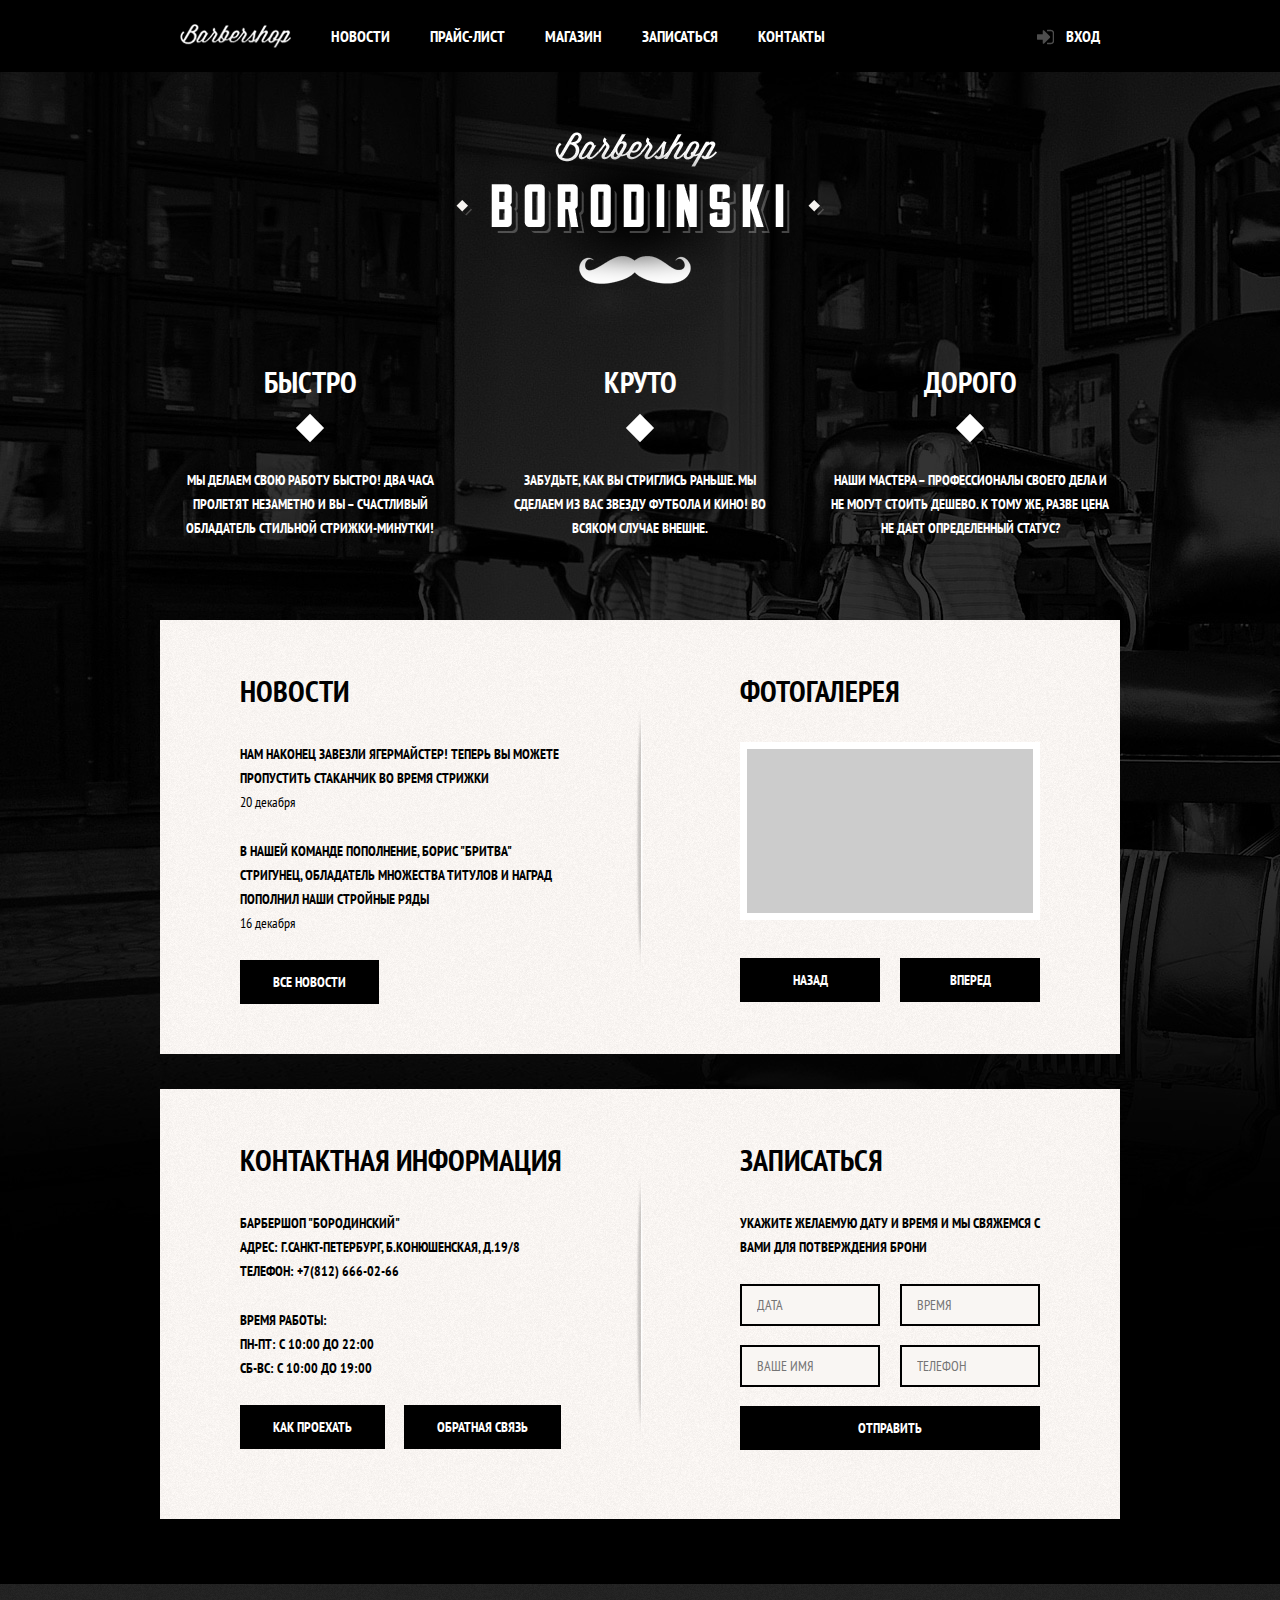
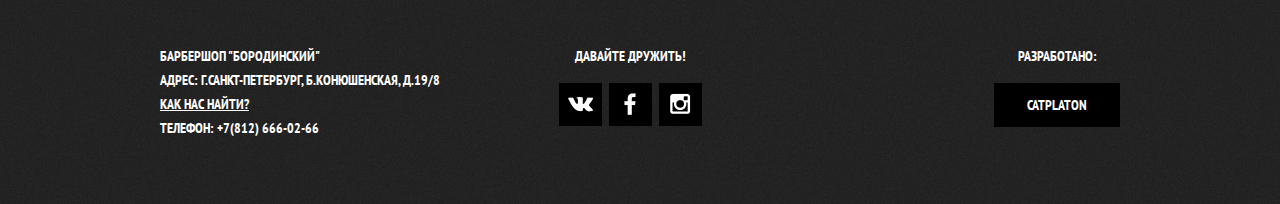
==== commit c76d2318: "Add files via upload" ====
--- a/index.html
+++ b/index.html
@@ -17,7 +17,7 @@
 			</li>
 			
 			<li>
-				<a href="#">Новости</a>
+				<a href="news.html">Новости</a>
 			</li>
 			<li>
 				<a href="price.html">Прайс-лист</a>
@@ -62,14 +62,14 @@
 			<ul class="new-preview">
 				<li>
 					<p>Нам наконец завезли Ягермайстер! Теперь вы можете пропустить стаканчик во время стрижки</p>
-					<time datetime="16-12-2016">16 декабря</time>
+					<time datetime="20-12-2016">20 декабря</time>
 				</li>
 					<li>
 					<p>В нашей команде пополнение, Борис "Бритва" Стригунец, Обладатель множества титулов и наград пополнил наши стройные ряды</p>
-					<time datetime="20-12-2016">20 декабря</time>
+					<time datetime="16-12-2016">16 декабря</time>
 				</li>
 			</ul>
-			<a class="bth" href="#">Все новости</a>
+			<a class="bth" href="news.html">Все новости</a>
 			</div>
 			<div class="index-content-right">
 			<h2 class="index-content-title">Фотогалерея</h2>
--- a/style.css
+++ b/style.css
@@ -426,6 +426,10 @@
 .close::after{
 	transform: rotate(-45deg);
 }
+.map .close::before,
+.map .close::after{
+	background: #808080;
+}
 .enter-login h2{
 	margin: 0;
 	margin-bottom: 20px;
@@ -634,7 +638,7 @@
 .title-page a:hover{
 	text-decoration: underline;
 }
-.title-page .current{
+.current{
 	color: #aba9a7;
 }
 .content-page{
@@ -918,4 +922,42 @@
 }
 .set .list1 li{
 	margin-bottom: 5px;
-}+}
+
+/*новости#f8f5f2 url(img/white.jpg*/
+.news-left{
+	float: left;
+	margin-top: 60px;
+}
+
+.news-left a{
+	color: #000000;
+	text-decoration: none;
+}
+.news-left a:hover{
+	text-decoration: underline;
+}
+.news-left li{
+	margin-bottom: 15px;
+}
+.news-right{
+	float: right;
+	margin-top: 60px;
+	margin-right: 250px;
+	
+	
+}
+.image-news{
+	background: #ffffff;
+	 width: 530px;
+	 min-height: 450px;
+	 margin-bottom: 60px;
+	 padding:0;
+	 text-align: center;
+	 border: 10px solid #ffffff;
+	 box-shadow: 0px 0px 15px 0px rgba(0, 1, 1, 0.2);
+}
+.image-news a{
+	color: #000000;
+}
+
